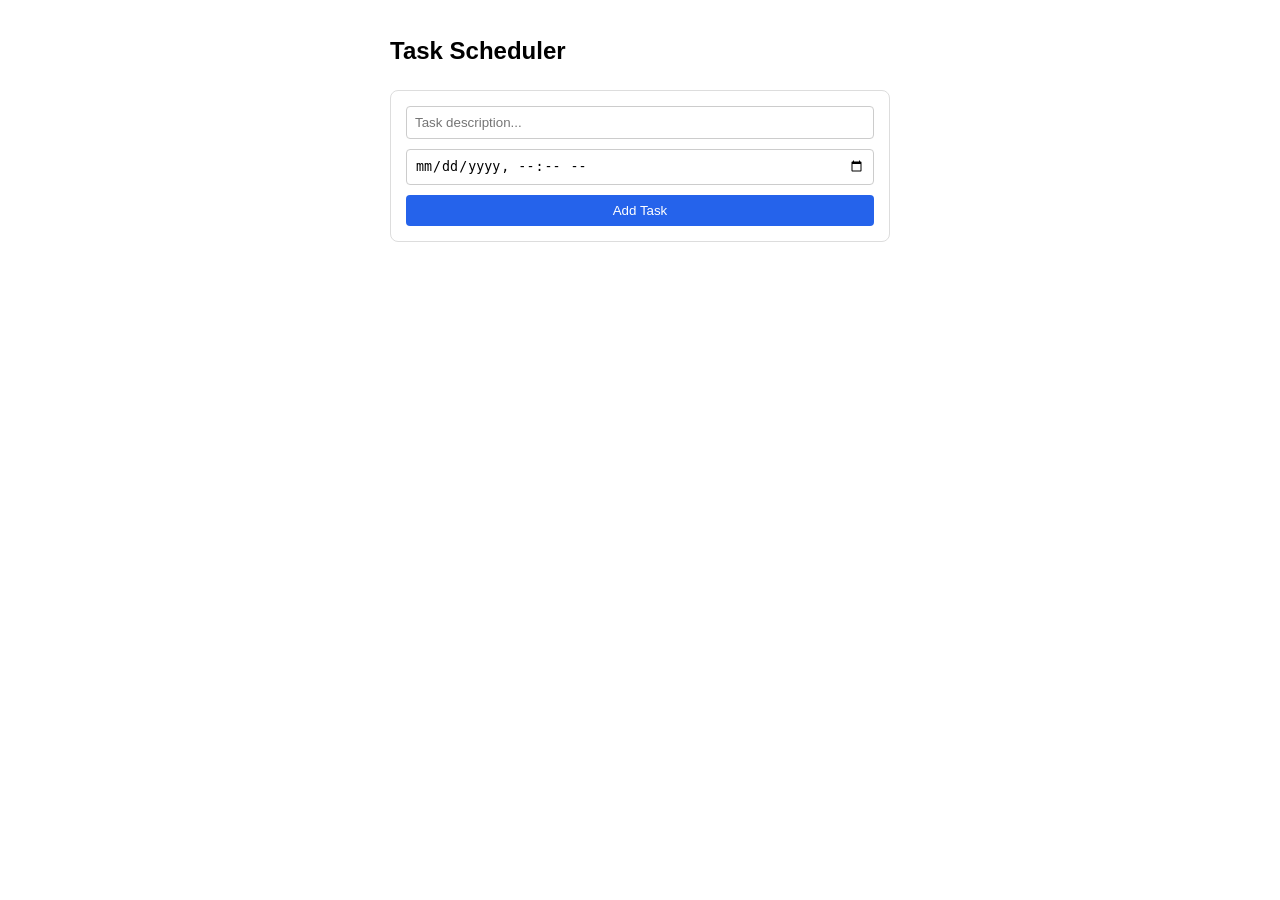
==== index.html @ 595f8216 "Update index.html" ====
<!DOCTYPE html>
<html lang="en">
<head>
    <meta charset="UTF-8">
    <meta name="viewport" content="width=device-width, initial-scale=1.0">
    <title>Smart Todo with Notifications</title>
    <style>
        body { font-family: sans-serif; max-width: 500px; margin: 2rem auto; padding: 0 1rem; line-height: 1.6; }
        .input-group { display: flex; flex-direction: column; gap: 10px; margin-bottom: 20px; padding: 15px; border: 1px solid #ddd; border-radius: 8px; }
        input, button { padding: 8px; border-radius: 4px; border: 1px solid #ccc; }
        button { background-color: #2563eb; color: white; cursor: pointer; border: none; }
        button:hover { background-color: #1d4ed8; }
        .task-item { border-bottom: 1px solid #eee; padding: 10px 0; display: flex; justify-content: space-between; align-items: center; }
        .status { font-size: 0.8rem; padding: 2px 6px; border-radius: 10px; background: #e5e7eb; }
    </style>
</head>
<body>

    <h2>Task Scheduler</h2>
    
    <div class="input-group">
        <input type="text" id="taskName" placeholder="Task description...">
        <input type="datetime-local" id="taskTime">
        <button onclick="addTask()">Add Task</button>
    </div>

    <div id="taskList"></div>

    <script>
        let tasks = [];

        // Request notification permission on load
        window.onload = () => {
            if ("Notification" in window) {
                Notification.requestPermission();
            }
        };

        function addTask() {
            const name = document.getElementById('taskName').value;
            const time = document.getElementById('taskTime').value;

            if (!name || !time) return alert("Please fill in both fields");

            const task = {
                id: Date.now(),
                name,
                startTime: new Date(time).getTime(),
                notified: false
            };

            tasks.push(task);
            renderTasks();
            document.getElementById('taskName').value = '';
        }

        function renderTasks() {
            const list = document.getElementById('taskList');
            list.innerHTML = tasks.map(t => `
                <div class="task-item">
                    <div>
                        <strong>${t.name}</strong><br>
                        <small>${new Date(t.startTime).toLocaleString()}</small>
                    </div>
                    <span class="status">Pending</span>
                </div>
            `).join('');
        }

        // Core logic: Check tasks every second
        setInterval(() => {
            const now = Date.now();

            tasks.forEach(task => {
                const timeLeft = task.startTime - now;
                const tenMinutesInMs = 10 * 60 * 1000;

                // Trigger notification when within the 10-minute window
                if (timeLeft <= tenMinutesInMs && timeLeft > 0) {
                    showCountdownNotification(task, timeLeft);
                }
            });
        }, 1000);

        function showCountdownNotification(task, timeLeft) {
            if (Notification.permission !== "granted") return;

            const secondsTotal = Math.floor(timeLeft / 1000);
            const mins = Math.floor(secondsTotal / 60);
            const secs = secondsTotal % 60;
            
            const timeString = `${mins}m ${secs}s`;

            // Using a unique tag per task prevents multiple notifications 
            // from stacking for the same task; it updates the existing one instead.
            const options = {
                body: `Starts in: ${timeString}`,
                tag: `task-${task.id}`, 
                renotify: false, // Set to true if you want it to vibrate/sound every second (not recommended)
                silent: true     // Keep it quiet since it updates every second
            };

            new Notification(`Upcoming Task: ${task.name}`, options);
        }
    </script>
</body>
</html>
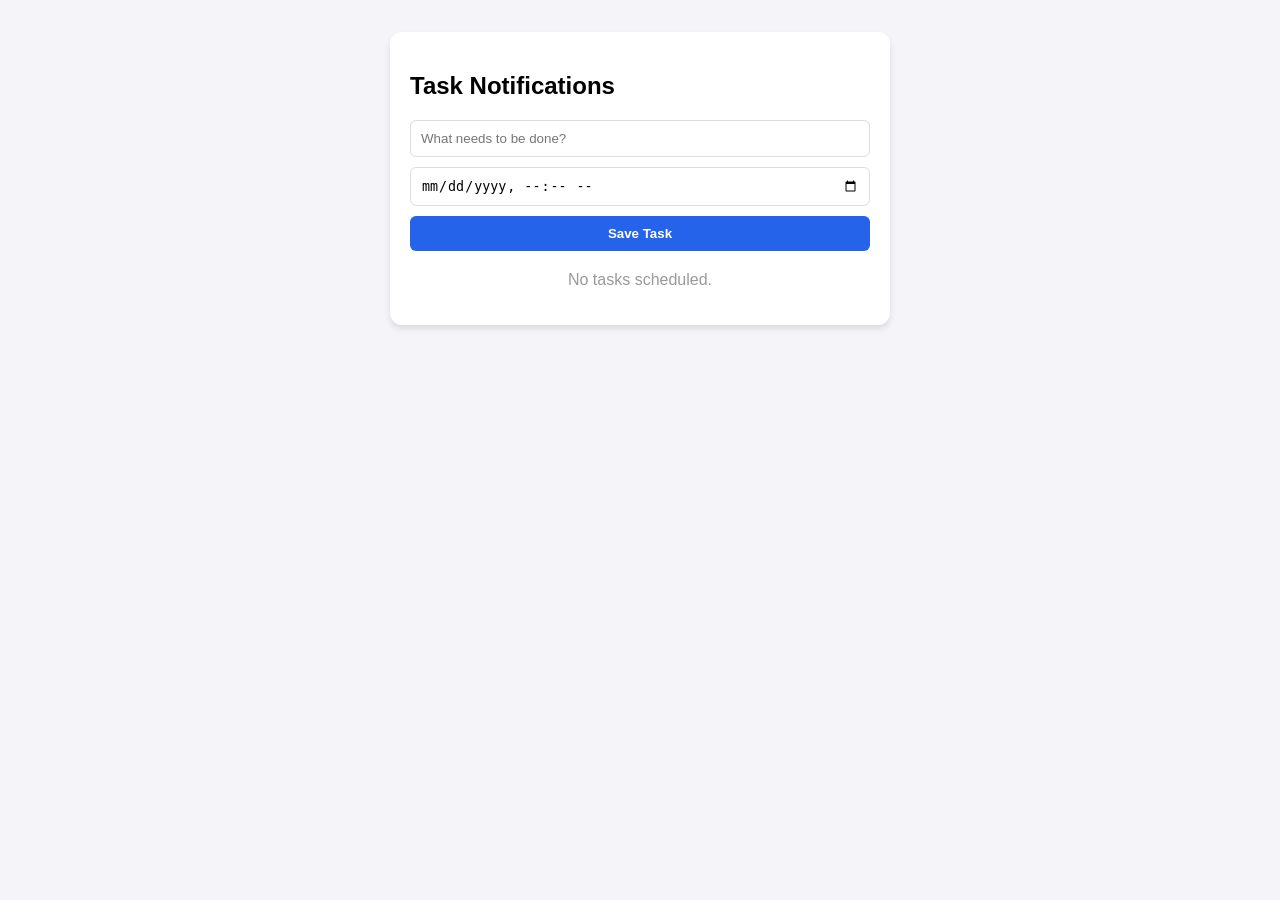
==== commit adc33d17: "Rename title and enhance task scheduler UI" ====
--- a/index.html
+++ b/index.html
@@ -3,105 +3,123 @@
 <head>
     <meta charset="UTF-8">
     <meta name="viewport" content="width=device-width, initial-scale=1.0">
-    <title>Smart Todo with Notifications</title>
+    <title>Persistent Task Scheduler</title>
     <style>
-        body { font-family: sans-serif; max-width: 500px; margin: 2rem auto; padding: 0 1rem; line-height: 1.6; }
-        .input-group { display: flex; flex-direction: column; gap: 10px; margin-bottom: 20px; padding: 15px; border: 1px solid #ddd; border-radius: 8px; }
-        input, button { padding: 8px; border-radius: 4px; border: 1px solid #ccc; }
-        button { background-color: #2563eb; color: white; cursor: pointer; border: none; }
-        button:hover { background-color: #1d4ed8; }
-        .task-item { border-bottom: 1px solid #eee; padding: 10px 0; display: flex; justify-content: space-between; align-items: center; }
-        .status { font-size: 0.8rem; padding: 2px 6px; border-radius: 10px; background: #e5e7eb; }
+        body { font-family: 'Segoe UI', Tahoma, Geneva, Verdana, sans-serif; max-width: 500px; margin: 2rem auto; padding: 0 1rem; background-color: #f4f4f9; }
+        .container { background: white; padding: 20px; border-radius: 12px; box-shadow: 0 4px 6px rgba(0,0,0,0.1); }
+        .input-group { display: flex; flex-direction: column; gap: 10px; margin-bottom: 20px; }
+        input, button { padding: 10px; border-radius: 6px; border: 1px solid #ddd; }
+        button { background-color: #2563eb; color: white; cursor: pointer; border: none; font-weight: bold; }
+        button.delete-btn { background-color: #ef4444; padding: 5px 10px; font-size: 0.8rem; }
+        .task-item { border-bottom: 1px solid #eee; padding: 12px 0; display: flex; justify-content: space-between; align-items: center; }
+        .task-info { flex-grow: 1; }
+        .status-badge { font-size: 0.75rem; color: #666; background: #f0f0f0; padding: 2px 8px; border-radius: 12px; }
     </style>
 </head>
 <body>
 
-    <h2>Task Scheduler</h2>
+<div class="container">
+    <h2>Task Notifications</h2>
     
     <div class="input-group">
-        <input type="text" id="taskName" placeholder="Task description...">
+        <input type="text" id="taskName" placeholder="What needs to be done?">
         <input type="datetime-local" id="taskTime">
-        <button onclick="addTask()">Add Task</button>
+        <button onclick="addTask()">Save Task</button>
     </div>
 
     <div id="taskList"></div>
+</div>
 
-    <script>
-        let tasks = [];
+<script>
+    // Load tasks from localStorage on startup, or default to empty array
+    let tasks = JSON.parse(localStorage.getItem('myTodoTasks')) || [];
 
-        // Request notification permission on load
-        window.onload = () => {
-            if ("Notification" in window) {
-                Notification.requestPermission();
-            }
+    window.onload = () => {
+        if ("Notification" in window) {
+            Notification.requestPermission();
+        }
+        renderTasks();
+    };
+
+    function saveToDisk() {
+        localStorage.setItem('myTodoTasks', JSON.stringify(tasks));
+    }
+
+    function addTask() {
+        const name = document.getElementById('taskName').value;
+        const time = document.getElementById('taskTime').value;
+
+        if (!name || !time) return alert("Please fill in both fields");
+
+        const task = {
+            id: Date.now(),
+            name,
+            startTime: new Date(time).getTime(),
         };
 
-        function addTask() {
-            const name = document.getElementById('taskName').value;
-            const time = document.getElementById('taskTime').value;
+        tasks.push(task);
+        saveToDisk();
+        renderTasks();
+        
+        // Reset inputs
+        document.getElementById('taskName').value = '';
+        document.getElementById('taskTime').value = '';
+    }
 
-            if (!name || !time) return alert("Please fill in both fields");
+    function deleteTask(id) {
+        tasks = tasks.filter(t => t.id !== id);
+        saveToDisk();
+        renderTasks();
+    }
 
-            const task = {
-                id: Date.now(),
-                name,
-                startTime: new Date(time).getTime(),
-                notified: false
-            };
-
-            tasks.push(task);
-            renderTasks();
-            document.getElementById('taskName').value = '';
+    function renderTasks() {
+        const list = document.getElementById('taskList');
+        if (tasks.length === 0) {
+            list.innerHTML = '<p style="color: #999; text-align: center;">No tasks scheduled.</p>';
+            return;
         }
 
-        function renderTasks() {
-            const list = document.getElementById('taskList');
-            list.innerHTML = tasks.map(t => `
-                <div class="task-item">
-                    <div>
-                        <strong>${t.name}</strong><br>
-                        <small>${new Date(t.startTime).toLocaleString()}</small>
-                    </div>
-                    <span class="status">Pending</span>
+        list.innerHTML = tasks.sort((a,b) => a.startTime - b.startTime).map(t => `
+            <div class="task-item">
+                <div class="task-info">
+                    <strong>${t.name}</strong><br>
+                    <small>${new Date(t.startTime).toLocaleString()}</small>
                 </div>
-            `).join('');
-        }
+                <button class="delete-btn" onclick="deleteTask(${t.id})">Remove</button>
+            </div>
+        `).join('');
+    }
 
-        // Core logic: Check tasks every second
-        setInterval(() => {
-            const now = Date.now();
+    // Checking logic for notifications
+    setInterval(() => {
+        const now = Date.now();
+        const tenMinutesInMs = 10 * 60 * 1000;
 
-            tasks.forEach(task => {
-                const timeLeft = task.startTime - now;
-                const tenMinutesInMs = 10 * 60 * 1000;
+        tasks.forEach(task => {
+            const timeLeft = task.startTime - now;
 
-                // Trigger notification when within the 10-minute window
-                if (timeLeft <= tenMinutesInMs && timeLeft > 0) {
-                    showCountdownNotification(task, timeLeft);
-                }
-            });
-        }, 1000);
+            // Trigger notification only if within the 10-minute window and not yet started
+            if (timeLeft <= tenMinutesInMs && timeLeft > 0) {
+                sendUpdate(task, timeLeft);
+            }
+        });
+    }, 1000);
 
-        function showCountdownNotification(task, timeLeft) {
-            if (Notification.permission !== "granted") return;
+    function sendUpdate(task, timeLeft) {
+        if (Notification.permission !== "granted") return;
 
-            const secondsTotal = Math.floor(timeLeft / 1000);
-            const mins = Math.floor(secondsTotal / 60);
-            const secs = secondsTotal % 60;
-            
-            const timeString = `${mins}m ${secs}s`;
-
-            // Using a unique tag per task prevents multiple notifications 
-            // from stacking for the same task; it updates the existing one instead.
-            const options = {
-                body: `Starts in: ${timeString}`,
-                tag: `task-${task.id}`, 
-                renotify: false, // Set to true if you want it to vibrate/sound every second (not recommended)
-                silent: true     // Keep it quiet since it updates every second
-            };
-
-            new Notification(`Upcoming Task: ${task.name}`, options);
-        }
-    </script>
+        const totalSeconds = Math.floor(timeLeft / 1000);
+        const mins = Math.floor(totalSeconds / 60);
+        const secs = totalSeconds % 60;
+        
+        // Use the 'tag' property to update the existing notification for this specific task
+        new Notification(`Upcoming: ${task.name}`, {
+            body: `Starts in ${mins}m ${secs}s`,
+            tag: `task-${task.id}`,
+            silent: true,
+            icon: 'https://cdn-icons-png.flaticon.com/512/2098/2098402.png' // Optional icon
+        });
+    }
+</script>
 </body>
 </html>
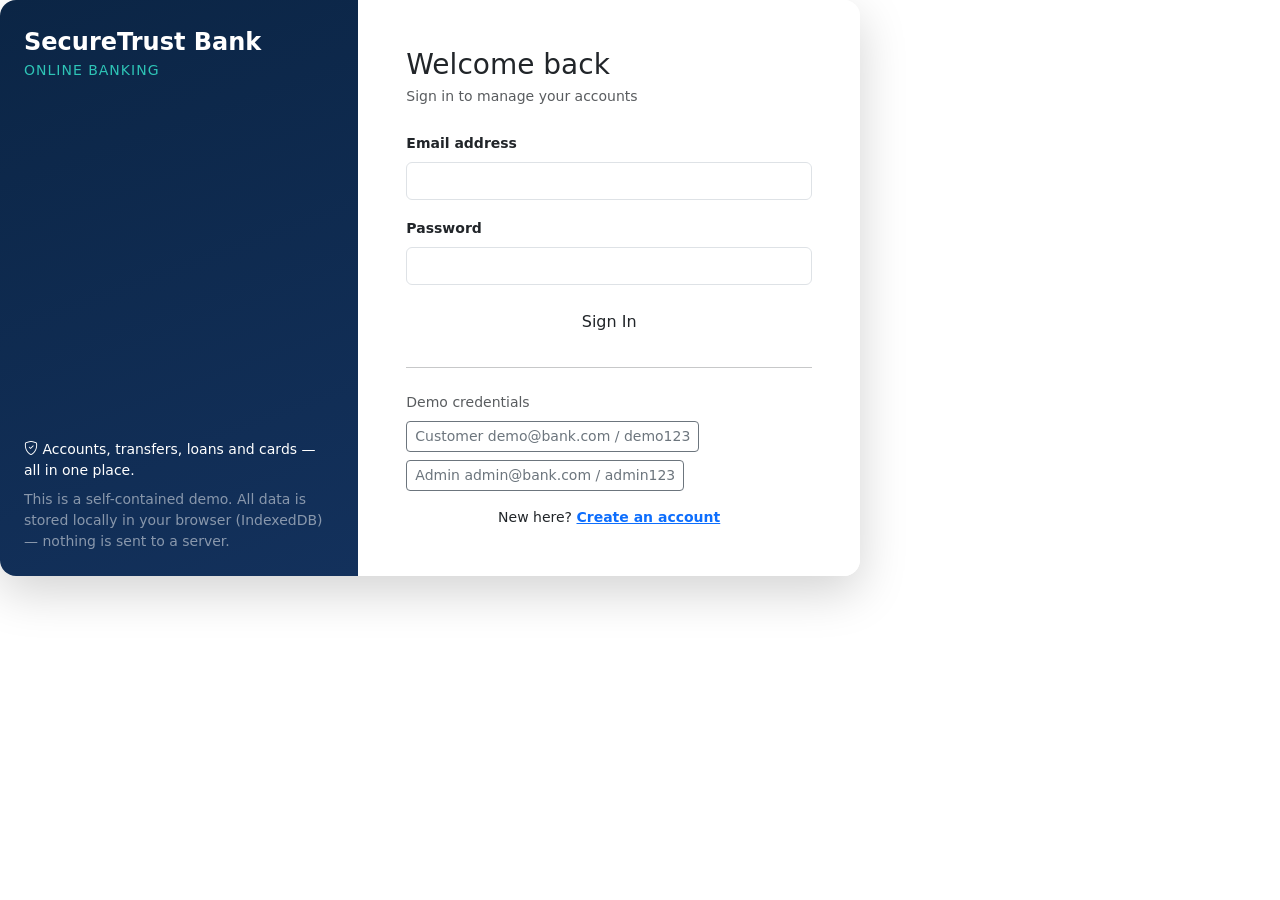
==== commit 1ac9e7b6: "Add files via upload" ====
--- a/index.html
+++ b/index.html
@@ -1,125 +1,89 @@
 <!DOCTYPE html>
 <html lang="en">
 <head>
-    <meta charset="UTF-8">
-    <meta name="viewport" content="width=device-width, initial-scale=1.0">
-    <title>Persistent Task Scheduler</title>
-    <style>
-        body { font-family: 'Segoe UI', Tahoma, Geneva, Verdana, sans-serif; max-width: 500px; margin: 2rem auto; padding: 0 1rem; background-color: #f4f4f9; }
-        .container { background: white; padding: 20px; border-radius: 12px; box-shadow: 0 4px 6px rgba(0,0,0,0.1); }
-        .input-group { display: flex; flex-direction: column; gap: 10px; margin-bottom: 20px; }
-        input, button { padding: 10px; border-radius: 6px; border: 1px solid #ddd; }
-        button { background-color: #2563eb; color: white; cursor: pointer; border: none; font-weight: bold; }
-        button.delete-btn { background-color: #ef4444; padding: 5px 10px; font-size: 0.8rem; }
-        .task-item { border-bottom: 1px solid #eee; padding: 12px 0; display: flex; justify-content: space-between; align-items: center; }
-        .task-info { flex-grow: 1; }
-        .status-badge { font-size: 0.75rem; color: #666; background: #f0f0f0; padding: 2px 8px; border-radius: 12px; }
-    </style>
+<meta charset="UTF-8">
+<meta name="viewport" content="width=device-width, initial-scale=1.0">
+<title>Login · SecureTrust Bank</title>
+<link href="https://cdn.jsdelivr.net/npm/bootstrap@5.3.3/dist/css/bootstrap.min.css" rel="stylesheet">
+<link rel="stylesheet" href="https://cdn.jsdelivr.net/npm/bootstrap-icons@1.11.3/font/bootstrap-icons.css">
+<link rel="stylesheet" href="css/style.css">
 </head>
 <body>
-
-<div class="container">
-    <h2>Task Notifications</h2>
-    
-    <div class="input-group">
-        <input type="text" id="taskName" placeholder="What needs to be done?">
-        <input type="datetime-local" id="taskTime">
-        <button onclick="addTask()">Save Task</button>
+<div class="auth-shell">
+  <div class="row g-0 shadow-lg rounded-4 overflow-hidden" style="max-width:860px;width:100%;">
+    <div class="col-lg-5 d-none d-lg-flex flex-column justify-content-between p-4" style="background:linear-gradient(160deg,#0B2545,#13315C);">
+      <div>
+        <div class="text-white fs-4 fw-bold">SecureTrust Bank</div>
+        <div class="text-info-emphasis small" style="color:#2EC4B6 !important;letter-spacing:1px;">ONLINE BANKING</div>
+      </div>
+      <div class="text-white-50 small">
+        <p class="text-white mb-2"><i class="bi bi-shield-check"></i> Accounts, transfers, loans and cards — all in one place.</p>
+        <p class="mb-0">This is a self-contained demo. All data is stored locally in your browser (IndexedDB) — nothing is sent to a server.</p>
+      </div>
     </div>
-
-    <div id="taskList"></div>
+    <div class="col-lg-7 bg-white p-4 p-md-5">
+      <h3 class="mb-1">Welcome back</h3>
+      <p class="text-muted small mb-4">Sign in to manage your accounts</p>
+      <div id="alertBox"></div>
+      <form id="loginForm" novalidate>
+        <div class="mb-3">
+          <label class="form-label small fw-semibold">Email address</label>
+          <input type="email" class="form-control" id="email" required>
+        </div>
+        <div class="mb-3">
+          <label class="form-label small fw-semibold">Password</label>
+          <input type="password" class="form-control" id="password" required minlength="6">
+        </div>
+        <button type="submit" class="btn btn-navy w-100 py-2" id="loginBtn">Sign In</button>
+      </form>
+      <hr class="my-4">
+      <div class="small text-muted mb-2">Demo credentials</div>
+      <div class="d-flex flex-wrap gap-2 mb-3">
+        <button class="btn btn-sm btn-outline-secondary" id="fillCustomer">Customer demo@bank.com / demo123</button>
+        <button class="btn btn-sm btn-outline-secondary" id="fillAdmin">Admin admin@bank.com / admin123</button>
+      </div>
+      <p class="text-center small mb-0">New here? <a href="register.html" class="fw-semibold">Create an account</a></p>
+    </div>
+  </div>
 </div>
 
+<script src="https://cdn.jsdelivr.net/npm/bootstrap@5.3.3/dist/js/bootstrap.bundle.min.js"></script>
+<script src="js/utils.js"></script>
+<script src="js/db.js"></script>
+<script src="js/auth.js"></script>
 <script>
-    // Load tasks from localStorage on startup, or default to empty array
-    let tasks = JSON.parse(localStorage.getItem('myTodoTasks')) || [];
+(async function init() {
+  await openDB();
+  await seedIfEmpty();
+  const existing = Auth.getSession();
+  if (existing) { window.location.href = existing.role === 'admin' ? 'admin.html' : 'dashboard.html'; return; }
 
-    window.onload = () => {
-        if ("Notification" in window) {
-            Notification.requestPermission();
-        }
-        renderTasks();
-    };
+  document.getElementById('fillCustomer').onclick = () => {
+    document.getElementById('email').value = 'demo@bank.com';
+    document.getElementById('password').value = 'demo123';
+  };
+  document.getElementById('fillAdmin').onclick = () => {
+    document.getElementById('email').value = 'admin@bank.com';
+    document.getElementById('password').value = 'admin123';
+  };
 
-    function saveToDisk() {
-        localStorage.setItem('myTodoTasks', JSON.stringify(tasks));
+  document.getElementById('loginForm').addEventListener('submit', async (e) => {
+    e.preventDefault();
+    const alertBox = document.getElementById('alertBox');
+    alertBox.innerHTML = '';
+    const btn = document.getElementById('loginBtn');
+    btn.disabled = true; btn.textContent = 'Signing in…';
+    try {
+      const email = document.getElementById('email').value;
+      const password = document.getElementById('password').value;
+      const user = await Auth.login(email, password);
+      window.location.href = user.role === 'admin' ? 'admin.html' : 'dashboard.html';
+    } catch (err) {
+      alertBox.innerHTML = `<div class="alert alert-danger py-2 small">${Util.escapeHtml(err.message)}</div>`;
+      btn.disabled = false; btn.textContent = 'Sign In';
     }
-
-    function addTask() {
-        const name = document.getElementById('taskName').value;
-        const time = document.getElementById('taskTime').value;
-
-        if (!name || !time) return alert("Please fill in both fields");
-
-        const task = {
-            id: Date.now(),
-            name,
-            startTime: new Date(time).getTime(),
-        };
-
-        tasks.push(task);
-        saveToDisk();
-        renderTasks();
-        
-        // Reset inputs
-        document.getElementById('taskName').value = '';
-        document.getElementById('taskTime').value = '';
-    }
-
-    function deleteTask(id) {
-        tasks = tasks.filter(t => t.id !== id);
-        saveToDisk();
-        renderTasks();
-    }
-
-    function renderTasks() {
-        const list = document.getElementById('taskList');
-        if (tasks.length === 0) {
-            list.innerHTML = '<p style="color: #999; text-align: center;">No tasks scheduled.</p>';
-            return;
-        }
-
-        list.innerHTML = tasks.sort((a,b) => a.startTime - b.startTime).map(t => `
-            <div class="task-item">
-                <div class="task-info">
-                    <strong>${t.name}</strong><br>
-                    <small>${new Date(t.startTime).toLocaleString()}</small>
-                </div>
-                <button class="delete-btn" onclick="deleteTask(${t.id})">Remove</button>
-            </div>
-        `).join('');
-    }
-
-    // Checking logic for notifications
-    setInterval(() => {
-        const now = Date.now();
-        const tenMinutesInMs = 10 * 60 * 1000;
-
-        tasks.forEach(task => {
-            const timeLeft = task.startTime - now;
-
-            // Trigger notification only if within the 10-minute window and not yet started
-            if (timeLeft <= tenMinutesInMs && timeLeft > 0) {
-                sendUpdate(task, timeLeft);
-            }
-        });
-    }, 1000);
-
-    function sendUpdate(task, timeLeft) {
-        if (Notification.permission !== "granted") return;
-
-        const totalSeconds = Math.floor(timeLeft / 1000);
-        const mins = Math.floor(totalSeconds / 60);
-        const secs = totalSeconds % 60;
-        
-        // Use the 'tag' property to update the existing notification for this specific task
-        new Notification(`Upcoming: ${task.name}`, {
-            body: `Starts in ${mins}m ${secs}s`,
-            tag: `task-${task.id}`,
-            silent: true,
-            icon: 'https://cdn-icons-png.flaticon.com/512/2098/2098402.png' // Optional icon
-        });
-    }
+  });
+})();
 </script>
 </body>
 </html>
